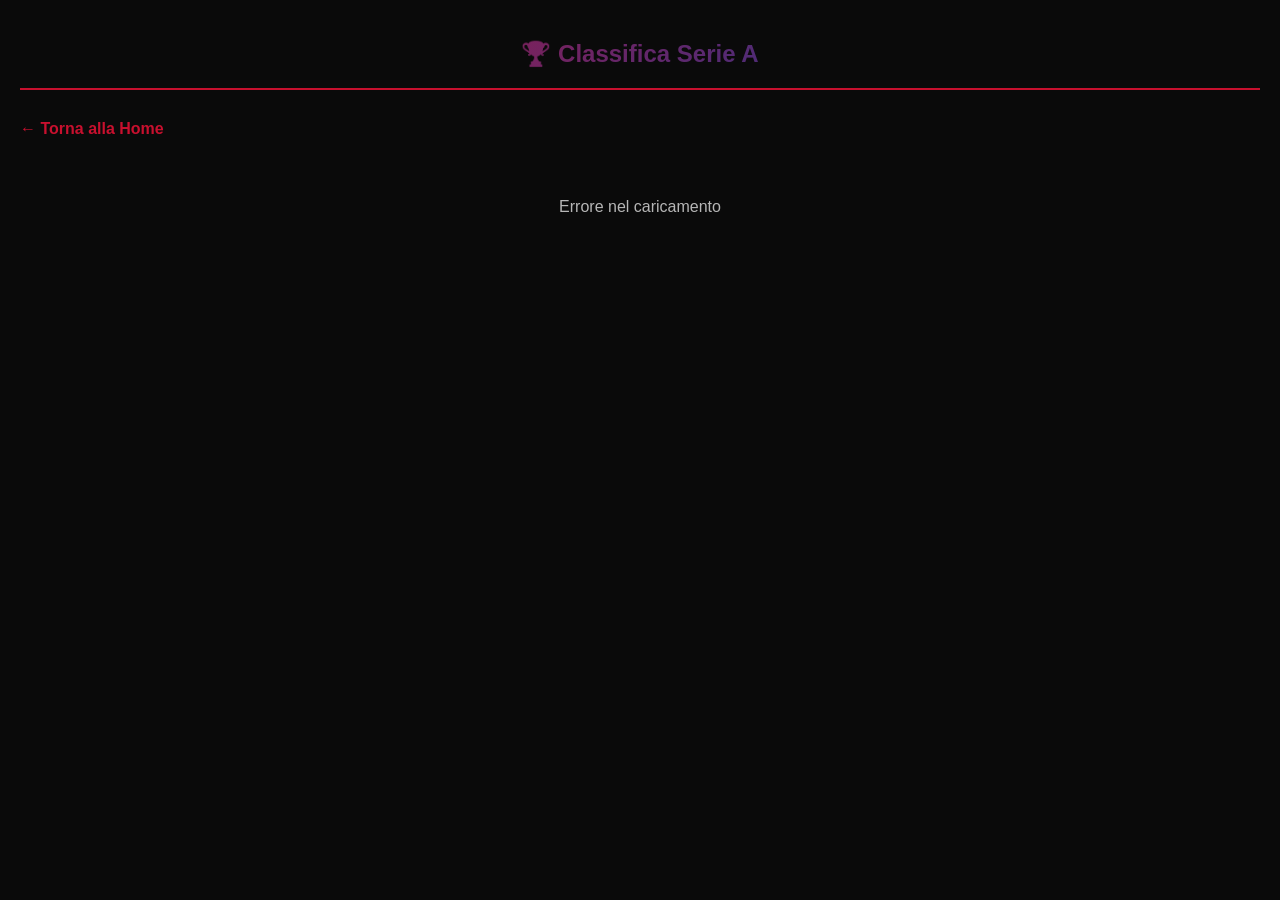
==== classifica.html @ 51b0fa41 "Add classifica.html for Serie A standings display" ====
<!DOCTYPE html>
<html lang="it">
<head>
    <meta charset="UTF-8">
    <meta name="viewport" content="width=device-width, initial-scale=1.0">
    <title>Classifica Serie A - Cagliari Tracker</title>
    <style>
        :root {
            --cagliari-red: #c8102e;
            --cagliari-blue: #003da5;
            --bg-primary: #0a0a0a;
            --bg-card: #1a1a1a;
            --text-primary: #ffffff;
            --text-secondary: rgba(255,255,255,0.7);
        }
        * { margin: 0; padding: 0; box-sizing: border-box; }
        body {
            font-family: -apple-system, BlinkMacSystemFont, 'Segoe UI', Roboto, sans-serif;
            background: var(--bg-primary);
            color: var(--text-primary);
            padding: 20px;
            padding-bottom: 100px;
        }
        .header {
            text-align: center;
            padding: 20px 0;
            border-bottom: 2px solid var(--cagliari-red);
            margin-bottom: 30px;
        }
        .header h1 {
            font-size: 24px;
            background: linear-gradient(135deg, var(--cagliari-red), var(--cagliari-blue));
            -webkit-background-clip: text;
            -webkit-text-fill-color: transparent;
        }
        .back-link {
            display: inline-block;
            color: var(--cagliari-red);
            text-decoration: none;
            margin-bottom: 20px;
            font-weight: 600;
        }
        .standings-table {
            width: 100%;
            border-collapse: collapse;
            background: var(--bg-card);
            border-radius: 12px;
            overflow: hidden;
        }
        .standings-table th {
            background: rgba(200,16,46,0.2);
            padding: 12px 8px;
            text-align: left;
            font-size: 12px;
            color: var(--text-secondary);
            text-transform: uppercase;
        }
        .standings-table td {
            padding: 12px 8px;
            border-bottom: 1px solid rgba(255,255,255,0.05);
            font-size: 14px;
        }
        .standings-table tr.cagliari {
            background: rgba(200,16,46,0.15);
            font-weight: 700;
        }
        .standings-table tr.champions {
            border-left: 3px solid #00ff88;
        }
        .standings-table tr.europa {
            border-left: 3px solid #ffaa00;
        }
        .standings-table tr.relegation {
            border-left: 3px solid #ff3366;
        }
        .position {
            font-weight: 700;
            color: var(--text-secondary);
            width: 30px;
        }
        .team-name {
            flex: 1;
        }
        .points {
            font-weight: 800;
            color: var(--cagliari-red);
            font-size: 16px;
        }
        .loading {
            text-align: center;
            padding: 40px;
            color: var(--text-secondary);
        }
        .cagliari-badge {
            background: var(--cagliari-red);
            color: white;
            padding: 2px 8px;
            border-radius: 4px;
            font-size: 10px;
            margin-left: 8px;
        }
    </style>
</head>
<body>
    <div class="header">
        <h1>🏆 Classifica Serie A</h1>
    </div>
    
    <a href="index.html" class="back-link">← Torna alla Home</a>
    
    <div id="standingsContainer">
        <div class="loading">Caricamento classifica...</div>
    </div>

    <script>
        const API_KEY = 'cdd1a87ea50a411880249e70138e0233';
        const API_BASE = 'https://api.football-data.org/v4';
        const SERIE_A_CODE = 'SA';
        const CAGLIARI_ID = 115;

        async function loadStandings() {
            try {
                const response = await fetch(`${API_BASE}/competitions/${SERIE_A_CODE}/standings`, {
                    headers: { 'X-Auth-Token': API_KEY }
                });
                const data = await response.json();
                
                if (data.standings && data.standings[0]) {
                    const table = data.standings[0].table;
                    renderStandings(table);
                }
            } catch (error) {
                document.getElementById('standingsContainer').innerHTML = '<div class="loading">Errore nel caricamento</div>';
            }
        }

        function renderStandings(table) {
            let html = '<table class="standings-table">';
            html += '<tr><th>#</th><th>Squadra</th><th>G</th><th>V</th><th>P</th><th>S</th><th>Pt</th></tr>';
            
            table.forEach((team, index) => {
                const position = index + 1;
                const isCagliari = team.team.id === CAGLIARI_ID;
                let rowClass = '';
                
                if (isCagliari) rowClass = 'cagliari';
                else if (position <= 4) rowClass = 'champions';
                else if (position <= 6) rowClass = 'europa';
                else if (position >= 18) rowClass = 'relegation';
                
                html += `
                    <tr class="${rowClass}">
                        <td class="position">${position}</td>
                        <td class="team-name">
                            ${team.team.name}
                            ${isCagliari ? '<span class="cagliari-badge">CAGLIARI</span>' : ''}
                        </td>
                        <td>${team.playedGames}</td>
                        <td>${team.won}</td>
                        <td>${team.draw}</td>
                        <td>${team.lost}</td>
                        <td class="points">${team.points}</td>
                    </tr>
                `;
            });
            
            html += '</table>';
            
            html += '<div style="margin-top: 20px; font-size: 12px; color: var(--text-secondary);">';
            html += '<div style="display: flex; gap: 16px; flex-wrap: wrap;">';
            html += '<span style="display: flex; align-items: center; gap: 6px;"><span style="width: 10px; height: 10px; background: #00ff88; border-radius: 2px;"></span> Champions League</span>';
            html += '<span style="display: flex; align-items: center; gap: 6px;"><span style="width: 10px; height: 10px; background: #ffaa00; border-radius: 2px;"></span> Europa League</span>';
            html += '<span style="display: flex; align-items: center; gap: 6px;"><span style="width: 10px; height: 10px; background: #ff3366; border-radius: 2px;"></span> Retrocessione</span>';
            html += '</div></div>';
            
            document.getElementById('standingsContainer').innerHTML = html;
        }

        loadStandings();
        setInterval(loadStandings, 300000);
    </script>
</body>
</html>
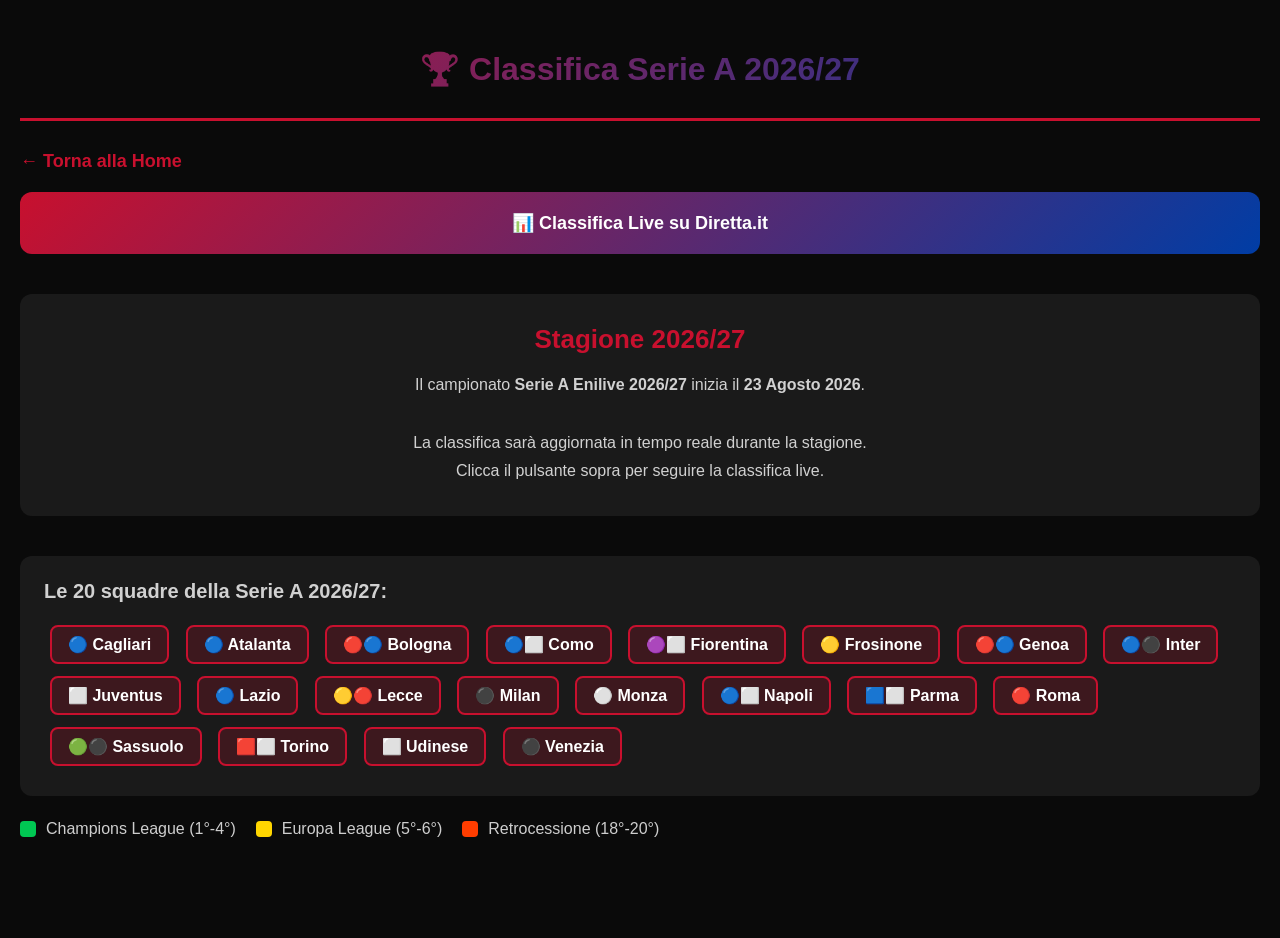
==== commit 63e53c63: "Update classifica.html" ====
--- a/classifica.html
+++ b/classifica.html
@@ -3,7 +3,7 @@
 <head>
     <meta charset="UTF-8">
     <meta name="viewport" content="width=device-width, initial-scale=1.0">
-    <title>Classifica Serie A - Cagliari Tracker</title>
+    <title>Classifica Serie A 2026/27 - Cagliari Tracker</title>
     <style>
         :root {
             --cagliari-red: #c8102e;
@@ -11,7 +11,10 @@
             --bg-primary: #0a0a0a;
             --bg-card: #1a1a1a;
             --text-primary: #ffffff;
-            --text-secondary: rgba(255,255,255,0.7);
+            --text-secondary: rgba(255,255,255,0.8);
+            --champions: #00c853;
+            --europa: #ffd600;
+            --relegation: #ff3d00;
         }
         * { margin: 0; padding: 0; box-sizing: border-box; }
         body {
@@ -20,15 +23,17 @@
             color: var(--text-primary);
             padding: 20px;
             padding-bottom: 100px;
+            font-size: 16px;
         }
         .header {
             text-align: center;
-            padding: 20px 0;
-            border-bottom: 2px solid var(--cagliari-red);
+            padding: 30px 20px;
+            border-bottom: 3px solid var(--cagliari-red);
             margin-bottom: 30px;
         }
         .header h1 {
-            font-size: 24px;
+            font-size: 32px;
+            font-weight: 800;
             background: linear-gradient(135deg, var(--cagliari-red), var(--cagliari-blue));
             -webkit-background-clip: text;
             -webkit-text-fill-color: transparent;
@@ -38,146 +43,143 @@
             color: var(--cagliari-red);
             text-decoration: none;
             margin-bottom: 20px;
+            font-weight: 700;
+            font-size: 18px;
+        }
+        .live-banner {
+            background: linear-gradient(135deg, var(--cagliari-red), var(--cagliari-blue));
+            border-radius: 12px;
+            padding: 20px;
+            text-align: center;
+            margin-bottom: 30px;
+        }
+        .live-banner a {
+            color: white;
+            text-decoration: none;
+            font-weight: 700;
+            font-size: 18px;
+        }
+        .info-box {
+            background: var(--bg-card);
+            border-radius: 12px;
+            padding: 30px;
+            text-align: center;
+            margin: 40px 0;
+        }
+        .info-box h2 {
+            font-size: 26px;
+            margin-bottom: 16px;
+            color: var(--cagliari-red);
+            font-weight: 700;
+        }
+        .info-box p {
+            color: var(--text-secondary);
+            font-size: 16px;
+            line-height: 1.8;
+        }
+        .teams-list {
+            background: var(--bg-card);
+            border-radius: 12px;
+            padding: 24px;
+            margin-top: 24px;
+        }
+        .teams-list h3 {
+            font-size: 20px;
+            margin-bottom: 16px;
+            color: var(--text-secondary);
+            font-weight: 700;
+        }
+        .team-tag {
+            display: inline-block;
+            background: rgba(200,16,46,0.2);
+            border: 2px solid var(--cagliari-red);
+            border-radius: 8px;
+            padding: 8px 16px;
+            margin: 6px;
+            font-size: 16px;
             font-weight: 600;
         }
-        .standings-table {
-            width: 100%;
-            border-collapse: collapse;
-            background: var(--bg-card);
-            border-radius: 12px;
-            overflow: hidden;
-        }
-        .standings-table th {
-            background: rgba(200,16,46,0.2);
-            padding: 12px 8px;
-            text-align: left;
-            font-size: 12px;
-            color: var(--text-secondary);
-            text-transform: uppercase;
-        }
-        .standings-table td {
-            padding: 12px 8px;
-            border-bottom: 1px solid rgba(255,255,255,0.05);
-            font-size: 14px;
-        }
-        .standings-table tr.cagliari {
-            background: rgba(200,16,46,0.15);
-            font-weight: 700;
-        }
-        .standings-table tr.champions {
-            border-left: 3px solid #00ff88;
-        }
-        .standings-table tr.europa {
-            border-left: 3px solid #ffaa00;
-        }
-        .standings-table tr.relegation {
-            border-left: 3px solid #ff3366;
-        }
-        .position {
-            font-weight: 700;
-            color: var(--text-secondary);
-            width: 30px;
-        }
-        .team-name {
-            flex: 1;
-        }
-        .points {
-            font-weight: 800;
-            color: var(--cagliari-red);
+        .legend {
+            display: flex;
+            gap: 20px;
+            flex-wrap: wrap;
+            margin-top: 24px;
             font-size: 16px;
-        }
-        .loading {
-            text-align: center;
-            padding: 40px;
             color: var(--text-secondary);
         }
-        .cagliari-badge {
-            background: var(--cagliari-red);
-            color: white;
-            padding: 2px 8px;
+        .legend-item {
+            display: flex;
+            align-items: center;
+            gap: 10px;
+        }
+        .legend-color {
+            width: 16px;
+            height: 16px;
             border-radius: 4px;
-            font-size: 10px;
-            margin-left: 8px;
         }
     </style>
 </head>
 <body>
     <div class="header">
-        <h1>🏆 Classifica Serie A</h1>
+        <h1>🏆 Classifica Serie A 2026/27</h1>
     </div>
     
     <a href="index.html" class="back-link">← Torna alla Home</a>
     
-    <div id="standingsContainer">
-        <div class="loading">Caricamento classifica...</div>
+    <div class="live-banner">
+        <a href="https://www.diretta.it/calcio/italia/serie-a/" target="_blank">
+            📊 Classifica Live su Diretta.it
+        </a>
     </div>
 
-    <script>
-        const API_KEY = 'cdd1a87ea50a411880249e70138e0233';
-        const API_BASE = 'https://api.football-data.org/v4';
-        const SERIE_A_CODE = 'SA';
-        const CAGLIARI_ID = 115;
+    <div class="info-box">
+        <h2>Stagione 2026/27</h2>
+        <p>
+            Il campionato <strong>Serie A Enilive 2026/27</strong> inizia il <strong>23 Agosto 2026</strong>.<br><br>
+            La classifica sarà aggiornata in tempo reale durante la stagione.<br>
+            Clicca il pulsante sopra per seguire la classifica live.
+        </p>
+    </div>
 
-        async function loadStandings() {
-            try {
-                const response = await fetch(`${API_BASE}/competitions/${SERIE_A_CODE}/standings`, {
-                    headers: { 'X-Auth-Token': API_KEY }
-                });
-                const data = await response.json();
-                
-                if (data.standings && data.standings[0]) {
-                    const table = data.standings[0].table;
-                    renderStandings(table);
-                }
-            } catch (error) {
-                document.getElementById('standingsContainer').innerHTML = '<div class="loading">Errore nel caricamento</div>';
-            }
-        }
+    <div class="teams-list">
+        <h3>Le 20 squadre della Serie A 2026/27:</h3>
+        <div>
+            <span class="team-tag">🔵 Cagliari</span>
+            <span class="team-tag">🔵 Atalanta</span>
+            <span class="team-tag">🔴🔵 Bologna</span>
+            <span class="team-tag">🔵⬜ Como</span>
+            <span class="team-tag">🟣⬜ Fiorentina</span>
+            <span class="team-tag">🟡 Frosinone</span>
+            <span class="team-tag">🔴🔵 Genoa</span>
+            <span class="team-tag">🔵⚫ Inter</span>
+            <span class="team-tag">⬜ Juventus</span>
+            <span class="team-tag">🔵 Lazio</span>
+            <span class="team-tag">🟡🔴 Lecce</span>
+            <span class="team-tag">⚫ Milan</span>
+            <span class="team-tag">⚪ Monza</span>
+            <span class="team-tag">🔵⬜ Napoli</span>
+            <span class="team-tag">🟦⬜ Parma</span>
+            <span class="team-tag">🔴 Roma</span>
+            <span class="team-tag">🟢⚫ Sassuolo</span>
+            <span class="team-tag">🟥⬜ Torino</span>
+            <span class="team-tag">⬜ Udinese</span>
+            <span class="team-tag">⚫ Venezia</span>
+        </div>
+    </div>
 
-        function renderStandings(table) {
-            let html = '<table class="standings-table">';
-            html += '<tr><th>#</th><th>Squadra</th><th>G</th><th>V</th><th>P</th><th>S</th><th>Pt</th></tr>';
-            
-            table.forEach((team, index) => {
-                const position = index + 1;
-                const isCagliari = team.team.id === CAGLIARI_ID;
-                let rowClass = '';
-                
-                if (isCagliari) rowClass = 'cagliari';
-                else if (position <= 4) rowClass = 'champions';
-                else if (position <= 6) rowClass = 'europa';
-                else if (position >= 18) rowClass = 'relegation';
-                
-                html += `
-                    <tr class="${rowClass}">
-                        <td class="position">${position}</td>
-                        <td class="team-name">
-                            ${team.team.name}
-                            ${isCagliari ? '<span class="cagliari-badge">CAGLIARI</span>' : ''}
-                        </td>
-                        <td>${team.playedGames}</td>
-                        <td>${team.won}</td>
-                        <td>${team.draw}</td>
-                        <td>${team.lost}</td>
-                        <td class="points">${team.points}</td>
-                    </tr>
-                `;
-            });
-            
-            html += '</table>';
-            
-            html += '<div style="margin-top: 20px; font-size: 12px; color: var(--text-secondary);">';
-            html += '<div style="display: flex; gap: 16px; flex-wrap: wrap;">';
-            html += '<span style="display: flex; align-items: center; gap: 6px;"><span style="width: 10px; height: 10px; background: #00ff88; border-radius: 2px;"></span> Champions League</span>';
-            html += '<span style="display: flex; align-items: center; gap: 6px;"><span style="width: 10px; height: 10px; background: #ffaa00; border-radius: 2px;"></span> Europa League</span>';
-            html += '<span style="display: flex; align-items: center; gap: 6px;"><span style="width: 10px; height: 10px; background: #ff3366; border-radius: 2px;"></span> Retrocessione</span>';
-            html += '</div></div>';
-            
-            document.getElementById('standingsContainer').innerHTML = html;
-        }
-
-        loadStandings();
-        setInterval(loadStandings, 300000);
-    </script>
+    <div class="legend">
+        <div class="legend-item">
+            <div class="legend-color" style="background: var(--champions);"></div>
+            <span>Champions League (1°-4°)</span>
+        </div>
+        <div class="legend-item">
+            <div class="legend-color" style="background: var(--europa);"></div>
+            <span>Europa League (5°-6°)</span>
+        </div>
+        <div class="legend-item">
+            <div class="legend-color" style="background: var(--relegation);"></div>
+            <span>Retrocessione (18°-20°)</span>
+        </div>
+    </div>
 </body>
 </html>
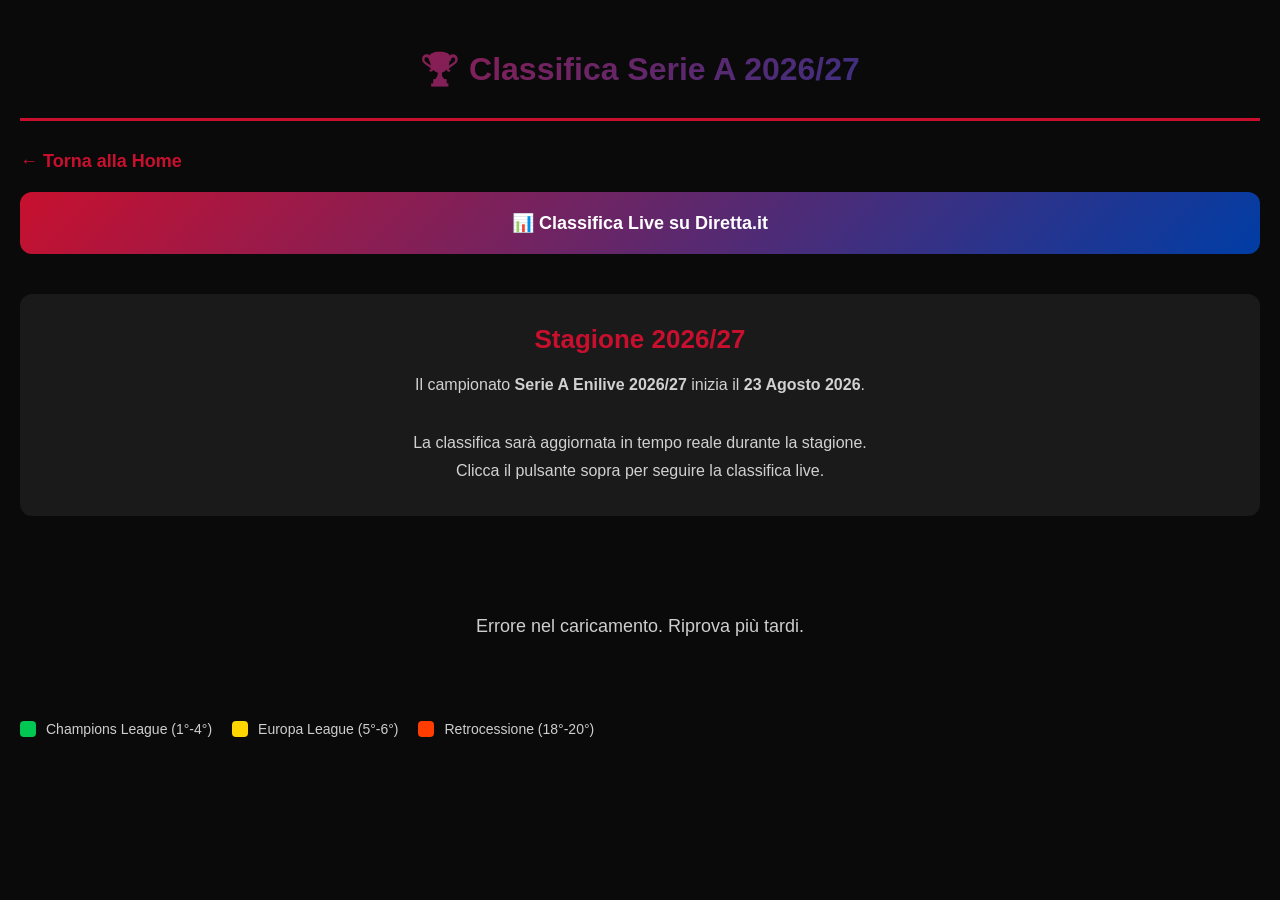
==== commit 27bd77b8: "Update classifica.html" ====
--- a/classifica.html
+++ b/classifica.html
@@ -77,34 +77,96 @@
             font-size: 16px;
             line-height: 1.8;
         }
-        .teams-list {
+        .standings-container {
             background: var(--bg-card);
             border-radius: 12px;
-            padding: 24px;
-            margin-top: 24px;
-        }
-        .teams-list h3 {
-            font-size: 20px;
-            margin-bottom: 16px;
-            color: var(--text-secondary);
-            font-weight: 700;
-        }
-        .team-tag {
-            display: inline-block;
+            overflow: hidden;
+            margin: 30px 0;
+        }
+        .standings-table {
+            width: 100%;
+            border-collapse: collapse;
+        }
+        .standings-table thead {
             background: rgba(200,16,46,0.2);
-            border: 2px solid var(--cagliari-red);
-            border-radius: 8px;
-            padding: 8px 16px;
-            margin: 6px;
-            font-size: 16px;
+        }
+        .standings-table th {
+            padding: 16px 12px;
+            text-align: left;
+            font-size: 14px;
+            color: var(--text-secondary);
+            text-transform: uppercase;
+            font-weight: 700;
+        }
+        .standings-table td {
+            padding: 16px 12px;
+            border-bottom: 1px solid rgba(255,255,255,0.05);
+            font-size: 15px;
+        }
+        .standings-table tr {
+            transition: background 0.3s;
+        }
+        .standings-table tr:hover {
+            background: rgba(255,255,255,0.05);
+        }
+        .standings-table tr.cagliari {
+            background: rgba(200,16,46,0.15);
+            font-weight: 700;
+        }
+        .standings-table tr.champions {
+            border-left: 4px solid var(--champions);
+        }
+        .standings-table tr.europa {
+            border-left: 4px solid var(--europa);
+        }
+        .standings-table tr.relegation {
+            border-left: 4px solid var(--relegation);
+        }
+        .position {
+            font-weight: 700;
+            color: var(--text-secondary);
+            width: 50px;
+            text-align: center;
+        }
+        .team-cell {
+            display: flex;
+            align-items: center;
+            gap: 12px;
+        }
+        .team-logo-small {
+            width: 32px;
+            height: 32px;
+            object-fit: contain;
+            flex-shrink: 0;
+        }
+        .team-name {
             font-weight: 600;
+        }
+        .points {
+            font-weight: 800;
+            color: var(--cagliari-red);
+            font-size: 18px;
+            text-align: center;
+        }
+        .stat-cell {
+            text-align: center;
+            color: var(--text-secondary);
+        }
+        .cagliari-badge {
+            background: var(--cagliari-red);
+            color: white;
+            padding: 3px 10px;
+            border-radius: 6px;
+            font-size: 11px;
+            margin-left: 10px;
+            font-weight: 700;
         }
         .legend {
             display: flex;
             gap: 20px;
             flex-wrap: wrap;
             margin-top: 24px;
-            font-size: 16px;
+            font-size: 14px;
             color: var(--text-secondary);
         }
         .legend-item {
@@ -116,6 +178,28 @@
             width: 16px;
             height: 16px;
             border-radius: 4px;
+        }
+        .loading {
+            text-align: center;
+            padding: 60px;
+            color: var(--text-secondary);
+            font-size: 18px;
+        }
+        @media (max-width: 768px) {
+            .standings-table {
+                font-size: 13px;
+            }
+            .standings-table th,
+            .standings-table td {
+                padding: 12px 8px;
+            }
+            .team-logo-small {
+                width: 28px;
+                height: 28px;
+            }
+            .hide-mobile {
+                display: none;
+            }
         }
     </style>
 </head>
@@ -141,30 +225,8 @@
         </p>
     </div>
 
-    <div class="teams-list">
-        <h3>Le 20 squadre della Serie A 2026/27:</h3>
-        <div>
-            <span class="team-tag">🔵 Cagliari</span>
-            <span class="team-tag">🔵 Atalanta</span>
-            <span class="team-tag">🔴🔵 Bologna</span>
-            <span class="team-tag">🔵⬜ Como</span>
-            <span class="team-tag">🟣⬜ Fiorentina</span>
-            <span class="team-tag">🟡 Frosinone</span>
-            <span class="team-tag">🔴🔵 Genoa</span>
-            <span class="team-tag">🔵⚫ Inter</span>
-            <span class="team-tag">⬜ Juventus</span>
-            <span class="team-tag">🔵 Lazio</span>
-            <span class="team-tag">🟡🔴 Lecce</span>
-            <span class="team-tag">⚫ Milan</span>
-            <span class="team-tag">⚪ Monza</span>
-            <span class="team-tag">🔵⬜ Napoli</span>
-            <span class="team-tag">🟦⬜ Parma</span>
-            <span class="team-tag">🔴 Roma</span>
-            <span class="team-tag">🟢⚫ Sassuolo</span>
-            <span class="team-tag">🟥⬜ Torino</span>
-            <span class="team-tag">⬜ Udinese</span>
-            <span class="team-tag">⚫ Venezia</span>
-        </div>
+    <div id="standingsContainer">
+        <div class="loading">Caricamento classifica...</div>
     </div>
 
     <div class="legend">
@@ -181,5 +243,121 @@
             <span>Retrocessione (18°-20°)</span>
         </div>
     </div>
+
+    <script>
+        const API_KEY = 'cdd1a87ea50a411880249e70138e0233';
+        const API_BASE = 'https://api.football-data.org/v4';
+        const SERIE_A_CODE = 'SA';
+        const CAGLIARI_ID = 115;
+        
+        // Loghi squadre da API-Football
+        const teamLogos = {
+            "Atalanta": "https://media.api-sports.io/football/teams/499.png",
+            "Bologna": "https://media.api-sports.io/football/teams/500.png",
+            "Cagliari": "https://media.api-sports.io/football/teams/490.png",
+            "Como": "https://media.api-sports.io/football/teams/511.png",
+            "Fiorentina": "https://media.api-sports.io/football/teams/502.png",
+            "Frosinone": "https://media.api-sports.io/football/teams/512.png",
+            "Genoa": "https://media.api-sports.io/football/teams/495.png",
+            "Inter": "https://media.api-sports.io/football/teams/505.png",
+            "Juventus": "https://media.api-sports.io/football/teams/496.png",
+            "Lazio": "https://media.api-sports.io/football/teams/487.png",
+            "Lecce": "https://media.api-sports.io/football/teams/867.png",
+            "Milan": "https://media.api-sports.io/football/teams/489.png",
+            "Monza": "https://media.api-sports.io/football/teams/1579.png",
+            "Napoli": "https://media.api-sports.io/football/teams/492.png",
+            "Parma": "https://media.api-sports.io/football/teams/506.png",
+            "Roma": "https://media.api-sports.io/football/teams/497.png",
+            "Sassuolo": "https://media.api-sports.io/football/teams/488.png",
+            "Torino": "https://media.api-sports.io/football/teams/503.png",
+            "Udinese": "https://media.api-sports.io/football/teams/494.png",
+            "Venezia": "https://media.api-sports.io/football/teams/517.png"
+        };
+        
+        const defaultLogo = 'data:image/svg+xml;utf8,' + encodeURIComponent(`
+            <svg xmlns="http://www.w3.org/2000/svg" viewBox="0 0 100 100">
+                <circle cx="50" cy="50" r="45" fill="#c8102e" stroke="#003da5" stroke-width="3"/>
+                <text x="50" y="57" font-size="30" text-anchor="middle" fill="white" font-weight="bold">⚽</text>
+            </svg>
+        `);
+
+        async function loadStandings() {
+            try {
+                const response = await fetch(`${API_BASE}/competitions/${SERIE_A_CODE}/standings`, {
+                    headers: { 'X-Auth-Token': API_KEY }
+                });
+                
+                if (!response.ok) {
+                    throw new Error('API Error: ' + response.status);
+                }
+                
+                const data = await response.json();
+                
+                if (data.standings && data.standings[0]) {
+                    const table = data.standings[0].table;
+                    renderStandings(table);
+                }
+            } catch (error) {
+                console.error('Errore caricamento classifica:', error);
+                document.getElementById('standingsContainer').innerHTML = '<div class="loading">Errore nel caricamento. Riprova più tardi.</div>';
+            }
+        }
+
+        function renderStandings(table) {
+            let html = '<div class="standings-container">';
+            html += '<table class="standings-table">';
+            html += '<thead><tr>';
+            html += '<th style="width: 50px;">#</th>';
+            html += '<th>Squadra</th>';
+            html += '<th class="hide-mobile" style="width: 60px;">G</th>';
+            html += '<th class="hide-mobile" style="width: 60px;">V</th>';
+            html += '<th class="hide-mobile" style="width: 60px;">P</th>';
+            html += '<th class="hide-mobile" style="width: 60px;">S</th>';
+            html += '<th style="width: 70px;">PT</th>';
+            html += '</tr></thead>';
+            html += '<tbody>';
+            
+            table.forEach((team, index) => {
+                const position = index + 1;
+                const isCagliari = team.team.id === CAGLIARI_ID;
+                let rowClass = '';
+                
+                if (isCagliari) rowClass = 'cagliari';
+                else if (position <= 4) rowClass = 'champions';
+                else if (position <= 6) rowClass = 'europa';
+                else if (position >= 18) rowClass = 'relegation';
+                
+                const teamLogo = teamLogos[team.team.name] || defaultLogo;
+                
+                html += `<tr class="${rowClass}">`;
+                html += `<td class="position">${position}</td>`;
+                html += `<td>`;
+                html += `<div class="team-cell">`;
+                html += `<img class="team-logo-small" src="${teamLogo}" alt="${team.team.name}" onerror="this.src='${defaultLogo}'">`;
+                html += `<span class="team-name">${team.team.name}`;
+                if (isCagliari) {
+                    html += `<span class="cagliari-badge">CAGLIARI</span>`;
+                }
+                html += `</span>`;
+                html += `</div>`;
+                html += `</td>`;
+                html += `<td class="stat-cell hide-mobile">${team.playedGames}</td>`;
+                html += `<td class="stat-cell hide-mobile">${team.won}</td>`;
+                html += `<td class="stat-cell hide-mobile">${team.draw}</td>`;
+                html += `<td class="stat-cell hide-mobile">${team.lost}</td>`;
+                html += `<td class="points">${team.points}</td>`;
+                html += `</tr>`;
+            });
+            
+            html += '</tbody>';
+            html += '</table>';
+            html += '</div>';
+            
+            document.getElementById('standingsContainer').innerHTML = html;
+        }
+
+        loadStandings();
+        setInterval(loadStandings, 300000); // Aggiorna ogni 5 minuti
+    </script>
 </body>
 </html>
